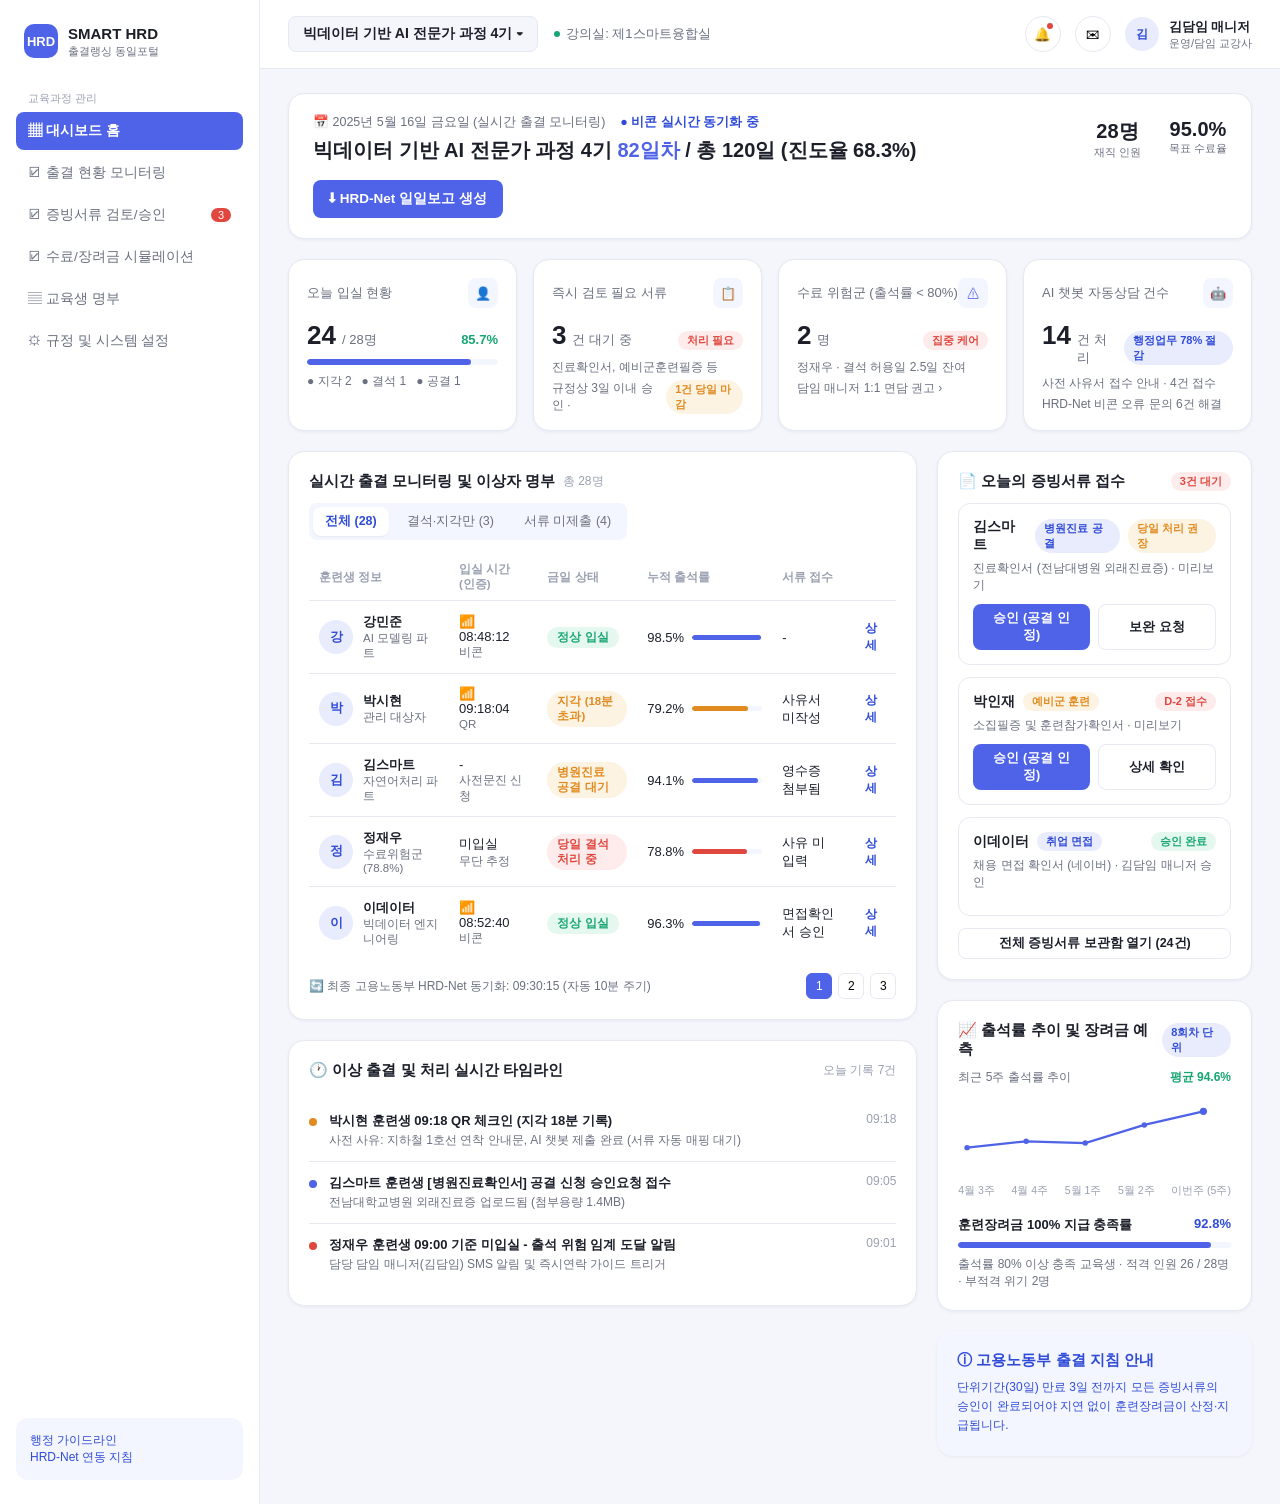
==== index.html @ 25d75f91 "Move site files to repository root" ====
<!DOCTYPE html>
<html lang="ko">
<head>
<meta charset="UTF-8">
<title>SMART HRD | 대시보드 홈</title>
<meta name="viewport" content="width=device-width, initial-scale=1.0">
<link rel="stylesheet" href="style.css">
</head>
<body>
<div class="app">

  <!-- ===== 사이드바 ===== -->
  <aside class="sidebar">
    <div class="brand">
      <div class="brand-mark">HRD</div>
      <div>
        <div class="brand-name">SMART HRD</div>
        <div class="brand-sub">출결랭싱 동일포털</div>
      </div>
    </div>

    <div class="nav-label">교육과정 관리</div>
    <nav class="nav">
      <a class="nav-item" href="index.html" data-page="index.html"><span><span class="icon">▦</span>대시보드 홈</span></a>
      <a class="nav-item" href="attendance.html" data-page="attendance.html"><span><span class="icon">☑</span>출결 현황 모니터링</span></a>
      <a class="nav-item" href="documents.html" data-page="documents.html"><span><span class="icon">☑</span>증빙서류 검토/승인</span><span class="nav-badge">3</span></a>
      <a class="nav-item" href="completion.html" data-page="completion.html"><span><span class="icon">☑</span>수료/장려금 시뮬레이션</span></a>
      <a class="nav-item" href="students.html" data-page="students.html"><span><span class="icon">▤</span>교육생 명부</span></a>
      <a class="nav-item" href="settings.html" data-page="settings.html"><span><span class="icon">⚙</span>규정 및 시스템 설정</span></a>
    </nav>

    <div class="sidebar-footer">
      행정 가이드라인<br>HRD-Net 연동 지침
    </div>
  </aside>

  <!-- ===== 메인 영역 ===== -->
  <div class="main">

    <!-- 상단바 -->
    <header class="topbar">
      <div class="course-select">빅데이터 기반 AI 전문가 과정 4기 ▾</div>
      <div class="room-tag"><span class="dot"></span>강의실: 제1스마트융합실</div>
      <div class="topbar-right">
        <button class="icon-btn" data-label="알림">🔔<span class="dot"></span></button>
        <button class="icon-btn" data-label="메시지">✉</button>
        <div class="profile">
          <div class="profile-avatar">김</div>
          <div>
            <div class="profile-name">김담임 매니저</div>
            <div class="profile-role">운영/담임 교강사</div>
          </div>
        </div>
      </div>
    </header>

    <div class="content">

      <!-- 과정 정보 배너 -->
      <div class="card course-banner">
        <div class="course-banner-left">
          <div class="date-line">📅 2025년 5월 16일 금요일 (실시간 출결 모니터링) &nbsp; <span class="live-tag">● 비콘 실시간 동기화 중</span></div>
          <h1>빅데이터 기반 AI 전문가 과정 4기 <span class="day">82일차</span> / 총 120일 (진도율 68.3%)</h1>
        </div>
        <div class="course-banner-mid">
          <div class="metric-mini">
            <div class="num">28명</div>
            <div class="label">재직 인원</div>
          </div>
          <div class="metric-mini">
            <div class="num">95.0%</div>
            <div class="label">목표 수료율</div>
          </div>
        </div>
        <button class="btn btn-primary">⬇ HRD-Net 일일보고 생성</button>
      </div>

      <!-- 4개 요약 카드 -->
      <div class="stat-grid">
        <div class="card stat-card">
          <div class="stat-top">오늘 입실 현황 <span class="stat-icon">👤</span></div>
          <div class="stat-value">24 <span class="unit">/ 28명</span> <span style="margin-left:auto;color:var(--green);font-size:13px;">85.7%</span></div>
          <div class="progress-track"><div class="progress-fill" style="width:85.7%;"></div></div>
          <div class="stat-foot"><span>● 지각 2</span><span>● 결석 1</span><span>● 공결 1</span></div>
        </div>

        <div class="card stat-card">
          <div class="stat-top">즉시 검토 필요 서류 <span class="stat-icon">📋</span></div>
          <div class="stat-value">3 <span class="unit">건 대기 중</span> <span class="badge badge-red" style="margin-left:auto;">처리 필요</span></div>
          <div class="stat-foot">진료확인서, 예비군훈련필증 등</div>
          <div class="stat-foot" style="margin-top:4px;">규정상 3일 이내 승인 · <span class="badge badge-amber">1건 당일 마감</span></div>
        </div>

        <div class="card stat-card">
          <div class="stat-top">수료 위험군 (출석률 &lt; 80%) <span class="stat-icon">⚠</span></div>
          <div class="stat-value">2 <span class="unit">명</span> <span class="badge badge-red" style="margin-left:auto;">집중 케어</span></div>
          <div class="stat-foot">정재우 · 결석 허용일 2.5일 잔여</div>
          <div class="stat-foot" style="margin-top:4px;">담임 매니저 1:1 면담 권고 ›</div>
        </div>

        <div class="card stat-card">
          <div class="stat-top">AI 챗봇 자동상담 건수 <span class="stat-icon">🤖</span></div>
          <div class="stat-value">14 <span class="unit">건 처리</span> <span class="badge badge-blue" style="margin-left:auto;">행정업무 78% 절감</span></div>
          <div class="stat-foot">사전 사유서 접수 안내 · 4건 접수</div>
          <div class="stat-foot" style="margin-top:4px;">HRD-Net 비콘 오류 문의 6건 해결</div>
        </div>
      </div>

      <!-- 메인 2단 레이아웃 -->
      <div class="main-grid">

        <!-- 왼쪽: 실시간 테이블 + 타임라인 -->
        <div class="section-stack">
          <div class="card card-pad">
            <div class="page-header" style="margin-bottom:0;">
              <div class="card-title">실시간 출결 모니터링 및 이상자 명부 <span style="color:var(--text-faint);font-weight:400;font-size:12px;">총 28명</span></div>
              <div class="table-tabs">
                <button class="table-tab active" data-filter="all">전체 (28)</button>
                <button class="table-tab" data-filter="issue">결석·지각만 (3)</button>
                <button class="table-tab" data-filter="nodoc">서류 미제출 (4)</button>
              </div>
            </div>

            <table class="roster">
              <thead>
                <tr>
                  <th>훈련생 정보</th>
                  <th>입실 시간 (인증)</th>
                  <th>금일 상태</th>
                  <th>누적 출석률</th>
                  <th>서류 접수</th>
                  <th></th>
                </tr>
              </thead>
              <tbody>
                <tr data-status="normal" data-nodoc="false">
                  <td><div class="trainee-cell"><div class="trainee-avatar">강</div><div><div class="trainee-name">강민준</div><div class="trainee-track">AI 모델링 파트</div></div></div></td>
                  <td>📶 08:48:12 <br><span class="trainee-track">비콘</span></td>
                  <td><span class="status-pill status-normal">정상 입실</span></td>
                  <td><div class="mini-progress"><span>98.5%</span><div class="track"><div class="fill" style="width:98.5%;background:var(--blue-600);"></div></div></div></td>
                  <td>-</td>
                  <td><button class="row-action">상세</button></td>
                </tr>
                <tr data-status="late" data-nodoc="true">
                  <td><div class="trainee-cell"><div class="trainee-avatar">박</div><div><div class="trainee-name">박시현</div><div class="trainee-track">관리 대상자</div></div></div></td>
                  <td>📶 09:18:04 <br><span class="trainee-track">QR</span></td>
                  <td><span class="status-pill status-late">지각 (18분 초과)</span></td>
                  <td><div class="mini-progress"><span>79.2%</span><div class="track"><div class="fill" style="width:79.2%;background:var(--amber);"></div></div></div></td>
                  <td>사유서 미작성</td>
                  <td><button class="row-action">상세</button></td>
                </tr>
                <tr data-status="pending" data-nodoc="false">
                  <td><div class="trainee-cell"><div class="trainee-avatar">김</div><div><div class="trainee-name">김스마트</div><div class="trainee-track">자연어처리 파트</div></div></div></td>
                  <td>- <br><span class="trainee-track">사전문진 신청</span></td>
                  <td><span class="status-pill status-late">병원진료 공결 대기</span></td>
                  <td><div class="mini-progress"><span>94.1%</span><div class="track"><div class="fill" style="width:94.1%;background:var(--blue-600);"></div></div></div></td>
                  <td>영수증 첨부됨</td>
                  <td><button class="row-action">상세</button></td>
                </tr>
                <tr data-status="absent" data-nodoc="true">
                  <td><div class="trainee-cell"><div class="trainee-avatar">정</div><div><div class="trainee-name">정재우</div><div class="trainee-track">수료위험군 (78.8%)</div></div></div></td>
                  <td>미입실 <br><span class="trainee-track">무단 추정</span></td>
                  <td><span class="status-pill status-absent">당일 결석 처리 중</span></td>
                  <td><div class="mini-progress"><span>78.8%</span><div class="track"><div class="fill" style="width:78.8%;background:var(--red);"></div></div></div></td>
                  <td>사유 미입력</td>
                  <td><button class="row-action">상세</button></td>
                </tr>
                <tr data-status="normal" data-nodoc="false">
                  <td><div class="trainee-cell"><div class="trainee-avatar">이</div><div><div class="trainee-name">이데이터</div><div class="trainee-track">빅데이터 엔지니어링</div></div></div></td>
                  <td>📶 08:52:40 <br><span class="trainee-track">비콘</span></td>
                  <td><span class="status-pill status-normal">정상 입실</span></td>
                  <td><div class="mini-progress"><span>96.3%</span><div class="track"><div class="fill" style="width:96.3%;background:var(--blue-600);"></div></div></div></td>
                  <td>면접확인서 승인</td>
                  <td><button class="row-action">상세</button></td>
                </tr>
              </tbody>
            </table>

            <div class="table-footer">
              <span>🔄 최종 고용노동부 HRD-Net 동기화: 09:30:15 (자동 10분 주기)</span>
              <div class="pager"><button class="active">1</button><button>2</button><button>3</button></div>
            </div>
          </div>

          <div class="card card-pad">
            <div class="card-title">🕐 이상 출결 및 처리 실시간 타임라인 <span style="margin-left:auto;color:var(--text-faint);font-weight:400;font-size:12px;">오늘 기록 7건</span></div>
            <div class="timeline">
              <div class="timeline-item">
                <div class="timeline-dot dot-amber"></div>
                <div class="timeline-text">
                  <div class="title">박시현 훈련생 09:18 QR 체크인 (지각 18분 기록)</div>
                  <div class="desc">사전 사유: 지하철 1호선 연착 안내문, AI 챗봇 제출 완료 (서류 자동 매핑 대기)</div>
                </div>
                <div class="timeline-time">09:18</div>
              </div>
              <div class="timeline-item">
                <div class="timeline-dot dot-blue"></div>
                <div class="timeline-text">
                  <div class="title">김스마트 훈련생 [병원진료확인서] 공결 신청 승인요청 접수</div>
                  <div class="desc">전남대학교병원 외래진료증 업로드됨 (첨부용량 1.4MB)</div>
                </div>
                <div class="timeline-time">09:05</div>
              </div>
              <div class="timeline-item">
                <div class="timeline-dot dot-red"></div>
                <div class="timeline-text">
                  <div class="title">정재우 훈련생 09:00 기준 미입실 - 출석 위험 임계 도달 알림</div>
                  <div class="desc">담당 담임 매니저(김담임) SMS 알림 및 즉시연락 가이드 트리거</div>
                </div>
                <div class="timeline-time">09:01</div>
              </div>
            </div>
          </div>
        </div>

        <!-- 오른쪽: 증빙서류 접수 + 출석률 추이 + 안내 -->
        <div class="section-stack">
          <div class="card card-pad">
            <div class="card-title">📄 오늘의 증빙서류 접수 <span class="badge badge-red" style="margin-left:auto;">3건 대기</span></div>

            <div class="doc-item">
              <div class="doc-item-top"><span class="doc-name">김스마트</span><span class="badge badge-blue">병원진료 공결</span><span class="badge badge-amber" style="margin-left:auto;">당일 처리 권장</span></div>
              <div class="doc-desc">진료확인서 (전남대병원 외래진료증) · <a href="#">미리보기</a></div>
              <div class="doc-actions">
                <button class="btn btn-primary btn-sm doc-approve">승인 (공결 인정)</button>
                <button class="btn btn-outline btn-sm doc-reject">보완 요청</button>
              </div>
            </div>

            <div class="doc-item">
              <div class="doc-item-top"><span class="doc-name">박인재</span><span class="badge badge-amber">예비군 훈련</span><span class="badge badge-red doc-status" style="margin-left:auto;">D-2 접수</span></div>
              <div class="doc-desc">소집필증 및 훈련참가확인서 · <a href="#">미리보기</a></div>
              <div class="doc-actions">
                <button class="btn btn-primary btn-sm doc-approve">승인 (공결 인정)</button>
                <button class="btn btn-outline btn-sm doc-reject">상세 확인</button>
              </div>
            </div>

            <div class="doc-item">
              <div class="doc-item-top"><span class="doc-name">이데이터</span><span class="badge badge-blue">취업 면접</span><span class="badge badge-green doc-status" style="margin-left:auto;">승인 완료</span></div>
              <div class="doc-desc">채용 면접 확인서 (네이버) · 김담임 매니저 승인</div>
            </div>

            <button class="btn btn-outline btn-sm" style="width:100%;margin-top:12px;">전체 증빙서류 보관함 열기 (24건)</button>
          </div>

          <div class="card card-pad">
            <div class="card-title">📈 출석률 추이 및 장려금 예측 <span class="badge badge-blue" style="margin-left:auto;">8회차 단위</span></div>
            <div class="sparkline-wrap">
              <div style="display:flex;justify-content:space-between;align-items:baseline;">
                <span style="font-size:12px;color:var(--text-sub);">최근 5주 출석률 추이</span>
                <span style="font-size:12px;color:var(--green);font-weight:700;">평균 94.6%</span>
              </div>
              <svg viewBox="0 0 300 80" width="100%" height="80" style="margin-top:8px;">
                <polyline fill="none" stroke="#4f63e8" stroke-width="2.5"
                  points="10,55 75,48 140,50 205,30 270,15" />
                <circle cx="10" cy="55" r="3" fill="#4f63e8" />
                <circle cx="75" cy="48" r="3" fill="#4f63e8" />
                <circle cx="140" cy="50" r="3" fill="#4f63e8" />
                <circle cx="205" cy="30" r="3" fill="#4f63e8" />
                <circle cx="270" cy="15" r="4" fill="#4f63e8" />
              </svg>
              <div class="sparkline-labels">
                <span>4월 3주</span><span>4월 4주</span><span>5월 1주</span><span>5월 2주</span><span>이번주 (5주)</span>
              </div>
            </div>

            <div style="margin-top:18px;">
              <div style="display:flex;justify-content:space-between;font-size:13px;font-weight:600;">
                <span>훈련장려금 100% 지급 충족률</span><span style="color:var(--blue-700);">92.8%</span>
              </div>
              <div class="progress-track" style="margin-top:8px;"><div class="progress-fill" style="width:92.8%;"></div></div>
              <div class="stat-foot" style="margin-top:6px;">출석률 80% 이상 충족 교육생 · 적격 인원 26 / 28명 · 부적격 위기 2명</div>
            </div>
          </div>

          <div class="card card-pad notice-card">
            <div class="card-title" style="color:var(--blue-700);">ⓘ 고용노동부 출결 지침 안내</div>
            <p>단위기간(30일) 만료 3일 전까지 모든 증빙서류의 승인이 완료되어야 지연 없이 훈련장려금이 산정·지급됩니다.</p>
          </div>
        </div>

      </div>
    </div>
  </div>
</div>

<script src="script.js"></script>
</body>
</html>
---- style.css ----
/* ==========================================================
   SMART HRD 출결관리 대시보드 - 스타일시트
   초보자를 위한 안내: 색상은 아래 :root 안의 변수만 바꾸면
   전체 사이트 색상이 한 번에 바뀝니다.
   ========================================================== */

:root {
  /* 메인 컬러 (블루 + 화이트 컨셉) */
  --blue-900: #1e2a5e;
  --blue-700: #2f4bd8;
  --blue-600: #4f63e8;
  --blue-500: #6c7ff0;
  --blue-100: #e9ecfd;
  --blue-50: #f4f6ff;

  --green: #17a672;
  --green-bg: #e5f8f0;
  --amber: #e08a1f;
  --amber-bg: #fdf3e2;
  --red: #e0473f;
  --red-bg: #fdeceb;

  --text-main: #1c1f2a;
  --text-sub: #6b7080;
  --text-faint: #9aa0b1;

  --bg-page: #f5f6fb;
  --bg-card: #ffffff;
  --border: #e7e9f2;

  --radius-lg: 16px;
  --radius-md: 12px;
  --radius-sm: 8px;

  --shadow-card: 0 1px 3px rgba(30, 42, 94, 0.06);
}

* {
  box-sizing: border-box;
}

body {
  margin: 0;
  font-family: "Pretendard", "Apple SD Gothic Neo", "Malgun Gothic", sans-serif;
  background: var(--bg-page);
  color: var(--text-main);
}

a {
  text-decoration: none;
  color: inherit;
}

button {
  font-family: inherit;
  cursor: pointer;
}

/* ---------------- 전체 레이아웃 ---------------- */

.app {
  display: flex;
  min-height: 100vh;
}

/* ---------------- 사이드바 ---------------- */

.sidebar {
  width: 260px;
  flex-shrink: 0;
  background: var(--bg-card);
  border-right: 1px solid var(--border);
  padding: 24px 16px;
  display: flex;
  flex-direction: column;
}

.brand {
  display: flex;
  align-items: center;
  gap: 10px;
  padding: 0 8px 24px;
}

.brand-mark {
  width: 34px;
  height: 34px;
  border-radius: 10px;
  background: var(--blue-600);
  color: #fff;
  display: flex;
  align-items: center;
  justify-content: center;
  font-weight: 700;
  font-size: 13px;
}

.brand-name {
  font-weight: 700;
  font-size: 15px;
  line-height: 1.3;
}

.brand-sub {
  font-size: 11px;
  color: var(--text-sub);
}

.nav-label {
  font-size: 11px;
  color: var(--text-faint);
  padding: 8px 12px 6px;
}

.nav {
  display: flex;
  flex-direction: column;
  gap: 4px;
}

.nav-item {
  display: flex;
  align-items: center;
  justify-content: space-between;
  gap: 10px;
  padding: 10px 12px;
  border-radius: var(--radius-sm);
  font-size: 13.5px;
  color: var(--text-sub);
}

.nav-item span.icon {
  margin-right: 4px;
}

.nav-item:hover {
  background: var(--blue-50);
  color: var(--blue-700);
}

.nav-item.active {
  background: var(--blue-600);
  color: #fff;
  font-weight: 600;
}

.nav-badge {
  background: var(--red);
  color: #fff;
  font-size: 11px;
  padding: 1px 7px;
  border-radius: 999px;
}

.nav-item.active .nav-badge {
  background: rgba(255, 255, 255, 0.25);
}

.sidebar-footer {
  margin-top: auto;
  background: var(--blue-50);
  border-radius: var(--radius-md);
  padding: 14px;
  font-size: 12px;
  color: var(--blue-700);
}

/* ---------------- 상단바 ---------------- */

.topbar {
  display: flex;
  align-items: center;
  justify-content: space-between;
  padding: 16px 28px;
  background: var(--bg-card);
  border-bottom: 1px solid var(--border);
  gap: 16px;
}

.course-select {
  display: flex;
  align-items: center;
  gap: 8px;
  font-size: 14px;
  font-weight: 600;
  padding: 8px 14px;
  border: 1px solid var(--border);
  border-radius: var(--radius-sm);
  background: var(--bg-page);
}

.room-tag {
  font-size: 13px;
  color: var(--text-sub);
  display: flex;
  align-items: center;
  gap: 6px;
}

.room-tag .dot {
  width: 6px;
  height: 6px;
  border-radius: 50%;
  background: var(--green);
}

.topbar-right {
  display: flex;
  align-items: center;
  gap: 14px;
  margin-left: auto;
}

.icon-btn {
  position: relative;
  width: 36px;
  height: 36px;
  border-radius: 50%;
  border: 1px solid var(--border);
  background: var(--bg-card);
  display: flex;
  align-items: center;
  justify-content: center;
}

.icon-btn .dot {
  position: absolute;
  top: 6px;
  right: 7px;
  width: 6px;
  height: 6px;
  border-radius: 50%;
  background: var(--red);
}

.profile {
  display: flex;
  align-items: center;
  gap: 10px;
}

.profile-avatar {
  width: 34px;
  height: 34px;
  border-radius: 50%;
  background: var(--blue-100);
  color: var(--blue-700);
  display: flex;
  align-items: center;
  justify-content: center;
  font-weight: 700;
  font-size: 12px;
}

.profile-name {
  font-size: 13px;
  font-weight: 600;
}

.profile-role {
  font-size: 11px;
  color: var(--text-sub);
}

/* ---------------- 콘텐츠 영역 ---------------- */

.content {
  padding: 24px 28px 48px;
  max-width: 1400px;
}

.page-header {
  display: flex;
  align-items: center;
  justify-content: space-between;
  margin-bottom: 20px;
  flex-wrap: wrap;
  gap: 12px;
}

.page-title {
  font-size: 22px;
  font-weight: 700;
}

.page-sub {
  font-size: 13px;
  color: var(--text-sub);
  margin-top: 4px;
}

.btn {
  border: none;
  border-radius: var(--radius-sm);
  padding: 10px 16px;
  font-size: 13.5px;
  font-weight: 600;
}

.btn-primary {
  background: var(--blue-600);
  color: #fff;
}

.btn-primary:hover {
  background: var(--blue-700);
}

.btn-outline {
  background: #fff;
  border: 1px solid var(--border);
  color: var(--text-main);
}

.btn-outline:hover {
  border-color: var(--blue-500);
  color: var(--blue-700);
}

.btn-sm {
  padding: 6px 12px;
  font-size: 12.5px;
  border-radius: var(--radius-sm);
}

.btn-danger-outline {
  background: #fff;
  border: 1px solid var(--red);
  color: var(--red);
}

/* ---------------- 카드 공통 ---------------- */

.card {
  background: var(--bg-card);
  border: 1px solid var(--border);
  border-radius: var(--radius-lg);
  box-shadow: var(--shadow-card);
}

.card-pad {
  padding: 20px;
}

.card-title {
  font-size: 15px;
  font-weight: 700;
  display: flex;
  align-items: center;
  gap: 8px;
}

/* ---------------- 대시보드: 과정 정보 바 ---------------- */

.course-banner {
  display: flex;
  align-items: center;
  justify-content: space-between;
  flex-wrap: wrap;
  gap: 16px;
  padding: 20px 24px;
  margin-bottom: 20px;
}

.course-banner-left .date-line {
  font-size: 12.5px;
  color: var(--text-sub);
  display: flex;
  align-items: center;
  gap: 8px;
  margin-bottom: 6px;
}

.live-tag {
  color: var(--blue-700);
  font-weight: 600;
}

.course-banner-left h1 {
  font-size: 20px;
  margin: 0;
}

.course-banner-left h1 .day {
  color: var(--blue-600);
}

.course-banner-mid {
  display: flex;
  gap: 28px;
}

.metric-mini {
  text-align: center;
}

.metric-mini .num {
  font-size: 20px;
  font-weight: 700;
}

.metric-mini .label {
  font-size: 11px;
  color: var(--text-sub);
}

/* ---------------- 대시보드: 4개 요약 카드 ---------------- */

.stat-grid {
  display: grid;
  grid-template-columns: repeat(4, 1fr);
  gap: 16px;
  margin-bottom: 20px;
}

.stat-card {
  padding: 18px 18px 16px;
}

.stat-top {
  display: flex;
  align-items: center;
  justify-content: space-between;
  font-size: 13px;
  color: var(--text-sub);
  margin-bottom: 12px;
}

.stat-icon {
  width: 30px;
  height: 30px;
  border-radius: 8px;
  background: var(--blue-50);
  display: flex;
  align-items: center;
  justify-content: center;
  color: var(--blue-600);
}

.stat-value {
  font-size: 26px;
  font-weight: 700;
  display: flex;
  align-items: baseline;
  gap: 6px;
  margin-bottom: 8px;
}

.stat-value .unit {
  font-size: 13px;
  font-weight: 500;
  color: var(--text-sub);
}

.progress-track {
  height: 6px;
  border-radius: 999px;
  background: var(--blue-50);
  overflow: hidden;
  margin-bottom: 8px;
}

.progress-fill {
  height: 100%;
  background: var(--blue-600);
  border-radius: 999px;
}

.stat-foot {
  font-size: 12px;
  color: var(--text-sub);
  display: flex;
  gap: 10px;
}

.badge {
  display: inline-block;
  padding: 2px 9px;
  border-radius: 999px;
  font-size: 11px;
  font-weight: 600;
}

.badge-blue { background: var(--blue-100); color: var(--blue-700); }
.badge-amber { background: var(--amber-bg); color: var(--amber); }
.badge-green { background: var(--green-bg); color: var(--green); }
.badge-red { background: var(--red-bg); color: var(--red); }

/* ---------------- 메인 2단 레이아웃 ---------------- */

.main-grid {
  display: grid;
  grid-template-columns: 2fr 1fr;
  gap: 20px;
  align-items: start;
}

/* ---------------- 실시간 테이블 ---------------- */

.table-tabs {
  display: flex;
  gap: 6px;
  background: var(--blue-50);
  padding: 4px;
  border-radius: var(--radius-sm);
}

.table-tab {
  border: none;
  background: transparent;
  padding: 6px 12px;
  border-radius: var(--radius-sm);
  font-size: 12.5px;
  color: var(--text-sub);
}

.table-tab.active {
  background: #fff;
  color: var(--blue-700);
  font-weight: 700;
  box-shadow: 0 1px 2px rgba(0, 0, 0, 0.06);
}

table.roster {
  width: 100%;
  border-collapse: collapse;
  font-size: 13px;
  margin-top: 14px;
}

table.roster th {
  text-align: left;
  font-size: 11.5px;
  color: var(--text-faint);
  font-weight: 600;
  padding: 8px 10px;
  border-bottom: 1px solid var(--border);
}

table.roster td {
  padding: 12px 10px;
  border-bottom: 1px solid var(--border);
  vertical-align: middle;
}

table.roster tr:last-child td {
  border-bottom: none;
}

.trainee-cell {
  display: flex;
  align-items: center;
  gap: 10px;
}

.trainee-avatar {
  width: 34px;
  height: 34px;
  border-radius: 50%;
  background: var(--blue-100);
  color: var(--blue-700);
  display: flex;
  align-items: center;
  justify-content: center;
  font-weight: 700;
  font-size: 12.5px;
  flex-shrink: 0;
}

.trainee-name {
  font-weight: 600;
}

.trainee-track {
  font-size: 11.5px;
  color: var(--text-sub);
}

.status-pill {
  display: inline-block;
  padding: 3px 10px;
  border-radius: 999px;
  font-size: 11.5px;
  font-weight: 600;
}

.status-normal { background: var(--green-bg); color: var(--green); }
.status-late { background: var(--amber-bg); color: var(--amber); }
.status-absent { background: var(--red-bg); color: var(--red); }

.mini-progress {
  display: flex;
  align-items: center;
  gap: 8px;
}

.mini-progress .track {
  width: 70px;
  height: 5px;
  border-radius: 999px;
  background: var(--blue-50);
  overflow: hidden;
}

.mini-progress .fill {
  height: 100%;
  border-radius: 999px;
}

.row-action {
  font-size: 12px;
  color: var(--blue-700);
  font-weight: 600;
  background: none;
  border: none;
}

.table-footer {
  display: flex;
  align-items: center;
  justify-content: space-between;
  margin-top: 14px;
  font-size: 12px;
  color: var(--text-sub);
}

.pager {
  display: flex;
  gap: 6px;
}

.pager button {
  width: 26px;
  height: 26px;
  border-radius: 6px;
  border: 1px solid var(--border);
  background: #fff;
  font-size: 12px;
}

.pager button.active {
  background: var(--blue-600);
  color: #fff;
  border-color: var(--blue-600);
}

/* ---------------- 타임라인 ---------------- */

.timeline {
  margin-top: 20px;
}

.timeline-item {
  display: flex;
  gap: 12px;
  padding: 12px 0;
  border-bottom: 1px solid var(--border);
}

.timeline-item:last-child {
  border-bottom: none;
}

.timeline-dot {
  width: 8px;
  height: 8px;
  border-radius: 50%;
  margin-top: 6px;
  flex-shrink: 0;
}

.dot-amber { background: var(--amber); }
.dot-blue { background: var(--blue-600); }
.dot-red { background: var(--red); }

.timeline-text .title {
  font-size: 13px;
  font-weight: 600;
}

.timeline-text .desc {
  font-size: 12px;
  color: var(--text-sub);
  margin-top: 2px;
}

.timeline-time {
  margin-left: auto;
  font-size: 12px;
  color: var(--text-faint);
  white-space: nowrap;
}

/* ---------------- 우측 패널: 증빙서류 접수 ---------------- */

.doc-item {
  border: 1px solid var(--border);
  border-radius: var(--radius-md);
  padding: 14px;
  margin-top: 12px;
}

.doc-item-top {
  display: flex;
  align-items: center;
  gap: 8px;
  margin-bottom: 6px;
}

.doc-name {
  font-weight: 700;
  font-size: 13.5px;
}

.doc-desc {
  font-size: 12px;
  color: var(--text-sub);
  margin-bottom: 10px;
}

.doc-actions {
  display: flex;
  gap: 8px;
}

.doc-actions .btn {
  flex: 1;
}

/* ---------------- 출석률 추이 (스파크라인) ---------------- */

.sparkline-wrap {
  margin-top: 10px;
}

.sparkline-labels {
  display: flex;
  justify-content: space-between;
  font-size: 10.5px;
  color: var(--text-faint);
  margin-top: 6px;
}

/* ---------------- 알림 카드 ---------------- */

.notice-card {
  background: var(--blue-50);
  border: none;
}

.notice-card p {
  font-size: 12px;
  color: var(--blue-700);
  line-height: 1.6;
  margin: 8px 0 0;
}

/* ---------------- 일반 페이지 카드 리스트 (하위 페이지 공용) ---------------- */

.section-stack {
  display: flex;
  flex-direction: column;
  gap: 20px;
}

.filter-bar {
  display: flex;
  gap: 8px;
  margin-bottom: 16px;
  flex-wrap: wrap;
}

.chip {
  padding: 6px 14px;
  border-radius: 999px;
  border: 1px solid var(--border);
  background: #fff;
  font-size: 12.5px;
  color: var(--text-sub);
}

.chip.active {
  background: var(--blue-600);
  border-color: var(--blue-600);
  color: #fff;
  font-weight: 600;
}

/* ---------------- 로그인 페이지 ---------------- */

.login-wrap {
  min-height: 100vh;
  display: flex;
  align-items: center;
  justify-content: center;
  background: linear-gradient(160deg, var(--blue-50), var(--bg-page));
}

.login-card {
  width: 360px;
  padding: 36px 32px;
  text-align: center;
}

.login-card .brand-mark {
  margin: 0 auto 12px;
}

.login-card h2 {
  font-size: 18px;
  margin: 4px 0 24px;
}

.field {
  text-align: left;
  margin-bottom: 14px;
}

.field label {
  display: block;
  font-size: 12.5px;
  color: var(--text-sub);
  margin-bottom: 6px;
}

.field input {
  width: 100%;
  padding: 10px 12px;
  border-radius: var(--radius-sm);
  border: 1px solid var(--border);
  font-size: 13.5px;
}

.field input:focus {
  outline: none;
  border-color: var(--blue-500);
}

.login-card .btn {
  width: 100%;
  margin-top: 8px;
  padding: 11px;
}

.login-hint {
  font-size: 11.5px;
  color: var(--text-faint);
  margin-top: 16px;
}

/* ---------------- 반응형 ---------------- */

@media (max-width: 1100px) {
  .stat-grid {
    grid-template-columns: repeat(2, 1fr);
  }
  .main-grid {
    grid-template-columns: 1fr;
  }
}

@media (max-width: 720px) {
  .sidebar {
    display: none;
  }
  .stat-grid {
    grid-template-columns: 1fr;
  }
}
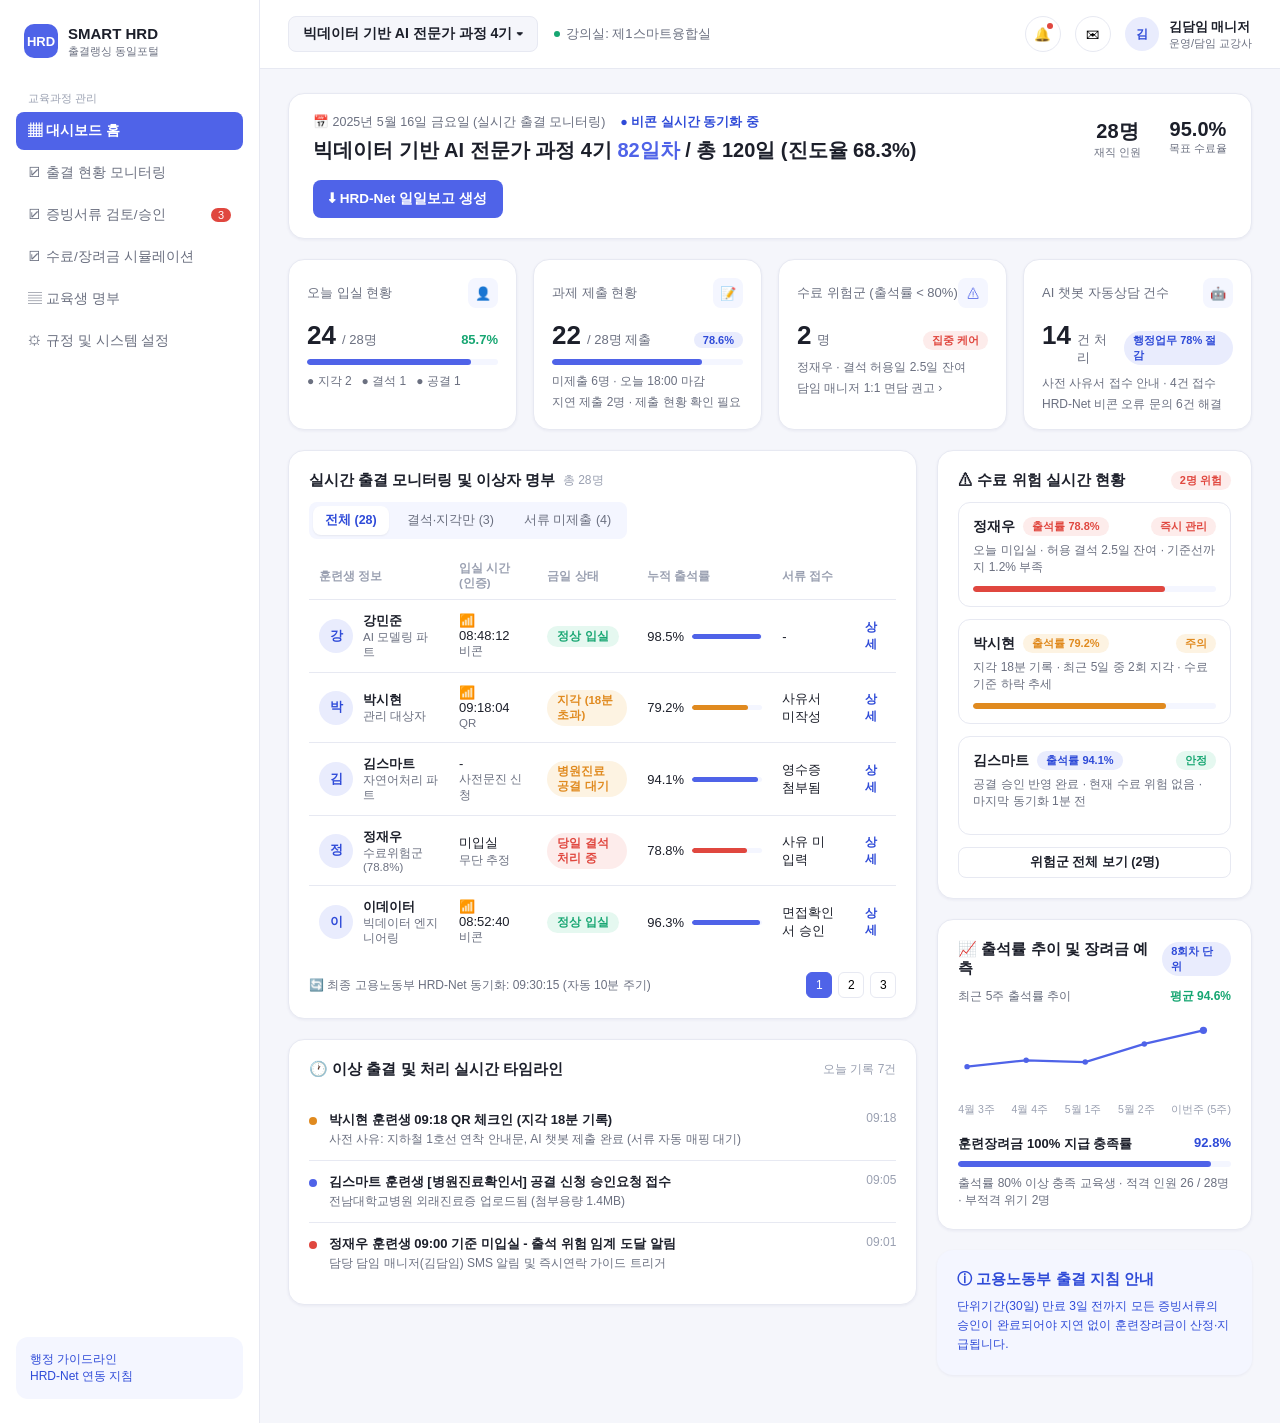
==== commit 9851335d: "Update assignment and completion risk dashboard" ====
--- a/index.html
+++ b/index.html
@@ -85,10 +85,11 @@
         </div>
 
         <div class="card stat-card">
-          <div class="stat-top">즉시 검토 필요 서류 <span class="stat-icon">📋</span></div>
-          <div class="stat-value">3 <span class="unit">건 대기 중</span> <span class="badge badge-red" style="margin-left:auto;">처리 필요</span></div>
-          <div class="stat-foot">진료확인서, 예비군훈련필증 등</div>
-          <div class="stat-foot" style="margin-top:4px;">규정상 3일 이내 승인 · <span class="badge badge-amber">1건 당일 마감</span></div>
+          <div class="stat-top">과제 제출 현황 <span class="stat-icon">📝</span></div>
+          <div class="stat-value">22 <span class="unit">/ 28명 제출</span> <span class="badge badge-blue" style="margin-left:auto;">78.6%</span></div>
+          <div class="progress-track"><div class="progress-fill" style="width:78.6%;"></div></div>
+          <div class="stat-foot">미제출 6명 · 오늘 18:00 마감</div>
+          <div class="stat-foot" style="margin-top:4px;">지연 제출 2명 · 제출 현황 확인 필요</div>
         </div>
 
         <div class="card stat-card">
@@ -213,35 +214,29 @@
           </div>
         </div>
 
-        <!-- 오른쪽: 증빙서류 접수 + 출석률 추이 + 안내 -->
+        <!-- 오른쪽: 수료 위험 실시간 현황 + 출석률 추이 + 안내 -->
         <div class="section-stack">
           <div class="card card-pad">
-            <div class="card-title">📄 오늘의 증빙서류 접수 <span class="badge badge-red" style="margin-left:auto;">3건 대기</span></div>
+            <div class="card-title">⚠ 수료 위험 실시간 현황 <span class="badge badge-red" style="margin-left:auto;">2명 위험</span></div>
 
             <div class="doc-item">
-              <div class="doc-item-top"><span class="doc-name">김스마트</span><span class="badge badge-blue">병원진료 공결</span><span class="badge badge-amber" style="margin-left:auto;">당일 처리 권장</span></div>
-              <div class="doc-desc">진료확인서 (전남대병원 외래진료증) · <a href="#">미리보기</a></div>
-              <div class="doc-actions">
-                <button class="btn btn-primary btn-sm doc-approve">승인 (공결 인정)</button>
-                <button class="btn btn-outline btn-sm doc-reject">보완 요청</button>
-              </div>
+              <div class="doc-item-top"><span class="doc-name">정재우</span><span class="badge badge-red">출석률 78.8%</span><span class="badge badge-red" style="margin-left:auto;">즉시 관리</span></div>
+              <div class="doc-desc">오늘 미입실 · 허용 결석 2.5일 잔여 · 기준선까지 1.2% 부족</div>
+              <div class="progress-track" style="margin:8px 0 0;"><div class="progress-fill" style="width:78.8%;background:var(--red);"></div></div>
             </div>
 
             <div class="doc-item">
-              <div class="doc-item-top"><span class="doc-name">박인재</span><span class="badge badge-amber">예비군 훈련</span><span class="badge badge-red doc-status" style="margin-left:auto;">D-2 접수</span></div>
-              <div class="doc-desc">소집필증 및 훈련참가확인서 · <a href="#">미리보기</a></div>
-              <div class="doc-actions">
-                <button class="btn btn-primary btn-sm doc-approve">승인 (공결 인정)</button>
-                <button class="btn btn-outline btn-sm doc-reject">상세 확인</button>
-              </div>
+              <div class="doc-item-top"><span class="doc-name">박시현</span><span class="badge badge-amber">출석률 79.2%</span><span class="badge badge-amber" style="margin-left:auto;">주의</span></div>
+              <div class="doc-desc">지각 18분 기록 · 최근 5일 중 2회 지각 · 수료 기준 하락 추세</div>
+              <div class="progress-track" style="margin:8px 0 0;"><div class="progress-fill" style="width:79.2%;background:var(--amber);"></div></div>
             </div>
 
             <div class="doc-item">
-              <div class="doc-item-top"><span class="doc-name">이데이터</span><span class="badge badge-blue">취업 면접</span><span class="badge badge-green doc-status" style="margin-left:auto;">승인 완료</span></div>
-              <div class="doc-desc">채용 면접 확인서 (네이버) · 김담임 매니저 승인</div>
-            </div>
-
-            <button class="btn btn-outline btn-sm" style="width:100%;margin-top:12px;">전체 증빙서류 보관함 열기 (24건)</button>
+              <div class="doc-item-top"><span class="doc-name">김스마트</span><span class="badge badge-blue">출석률 94.1%</span><span class="badge badge-green" style="margin-left:auto;">안정</span></div>
+              <div class="doc-desc">공결 승인 반영 완료 · 현재 수료 위험 없음 · 마지막 동기화 1분 전</div>
+            </div>
+
+            <button class="btn btn-outline btn-sm" style="width:100%;margin-top:12px;">위험군 전체 보기 (2명)</button>
           </div>
 
           <div class="card card-pad">
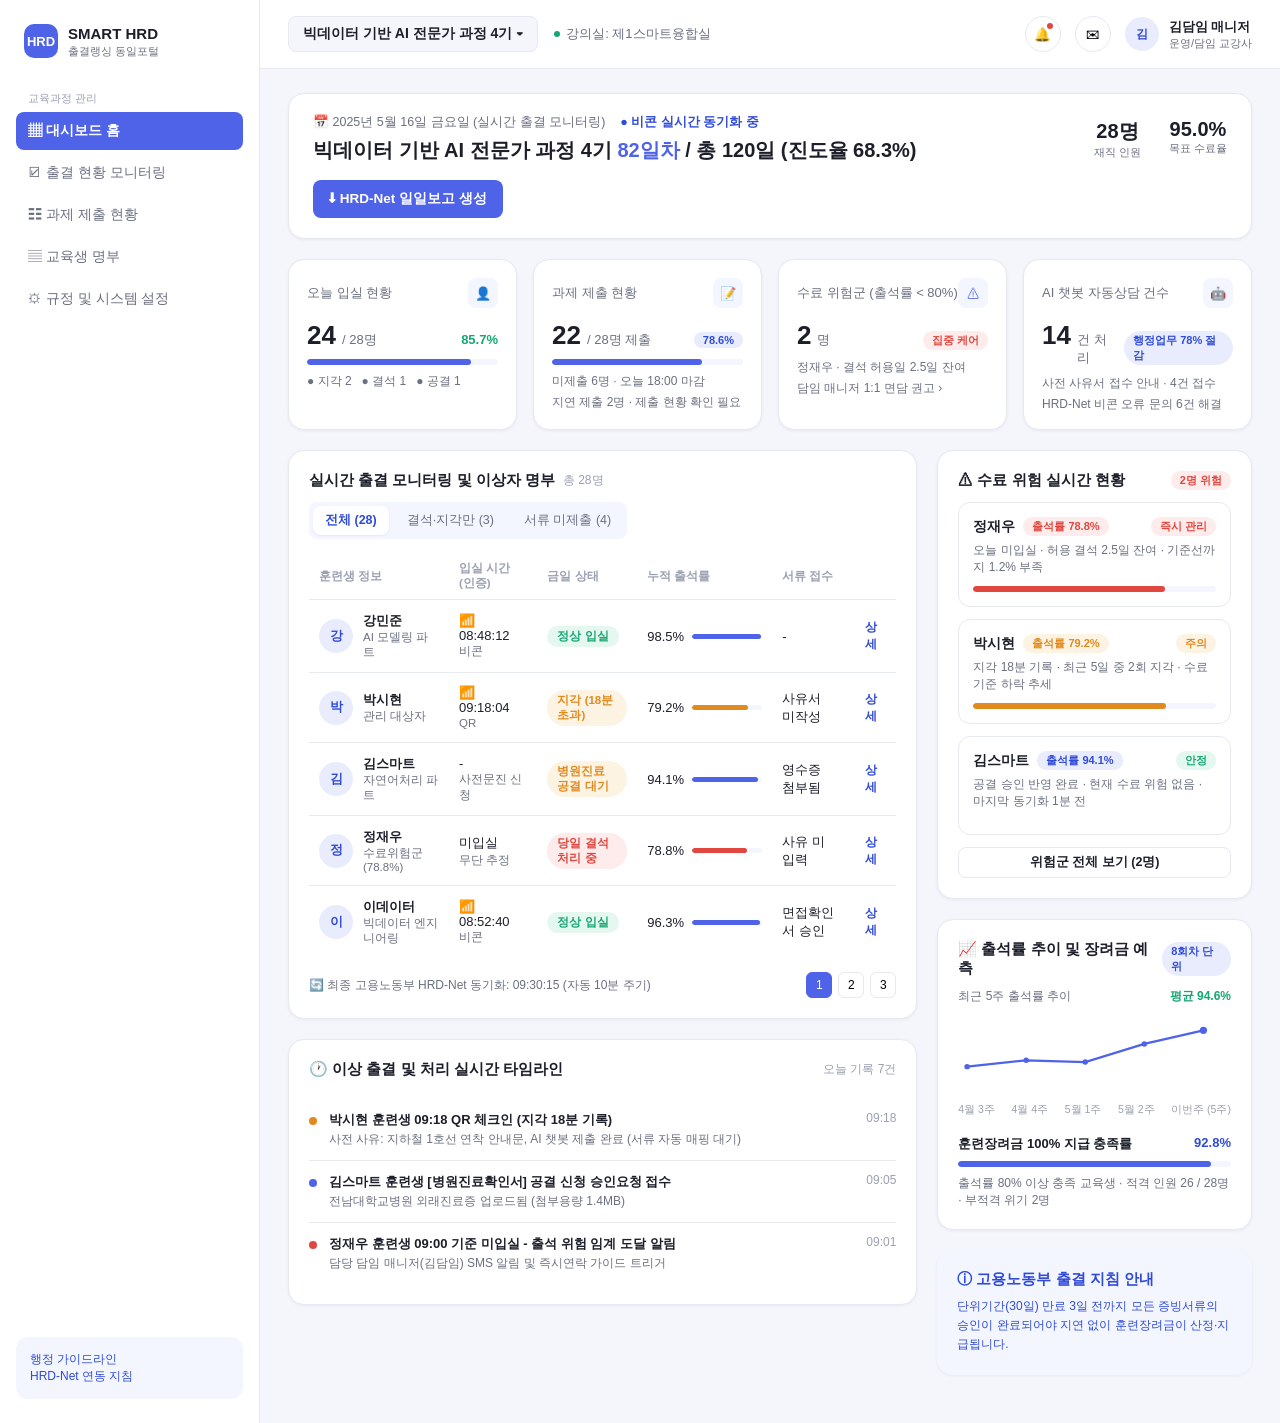
==== commit 6646218b: "Replace document menus with assignment tracking" ====
--- a/index.html
+++ b/index.html
@@ -23,8 +23,7 @@
     <nav class="nav">
       <a class="nav-item" href="index.html" data-page="index.html"><span><span class="icon">▦</span>대시보드 홈</span></a>
       <a class="nav-item" href="attendance.html" data-page="attendance.html"><span><span class="icon">☑</span>출결 현황 모니터링</span></a>
-      <a class="nav-item" href="documents.html" data-page="documents.html"><span><span class="icon">☑</span>증빙서류 검토/승인</span><span class="nav-badge">3</span></a>
-      <a class="nav-item" href="completion.html" data-page="completion.html"><span><span class="icon">☑</span>수료/장려금 시뮬레이션</span></a>
+      <a class="nav-item" href="assignment.html" data-page="assignment.html"><span><span class="icon">☷</span>과제 제출 현황</span></a>
       <a class="nav-item" href="students.html" data-page="students.html"><span><span class="icon">▤</span>교육생 명부</span></a>
       <a class="nav-item" href="settings.html" data-page="settings.html"><span><span class="icon">⚙</span>규정 및 시스템 설정</span></a>
     </nav>
